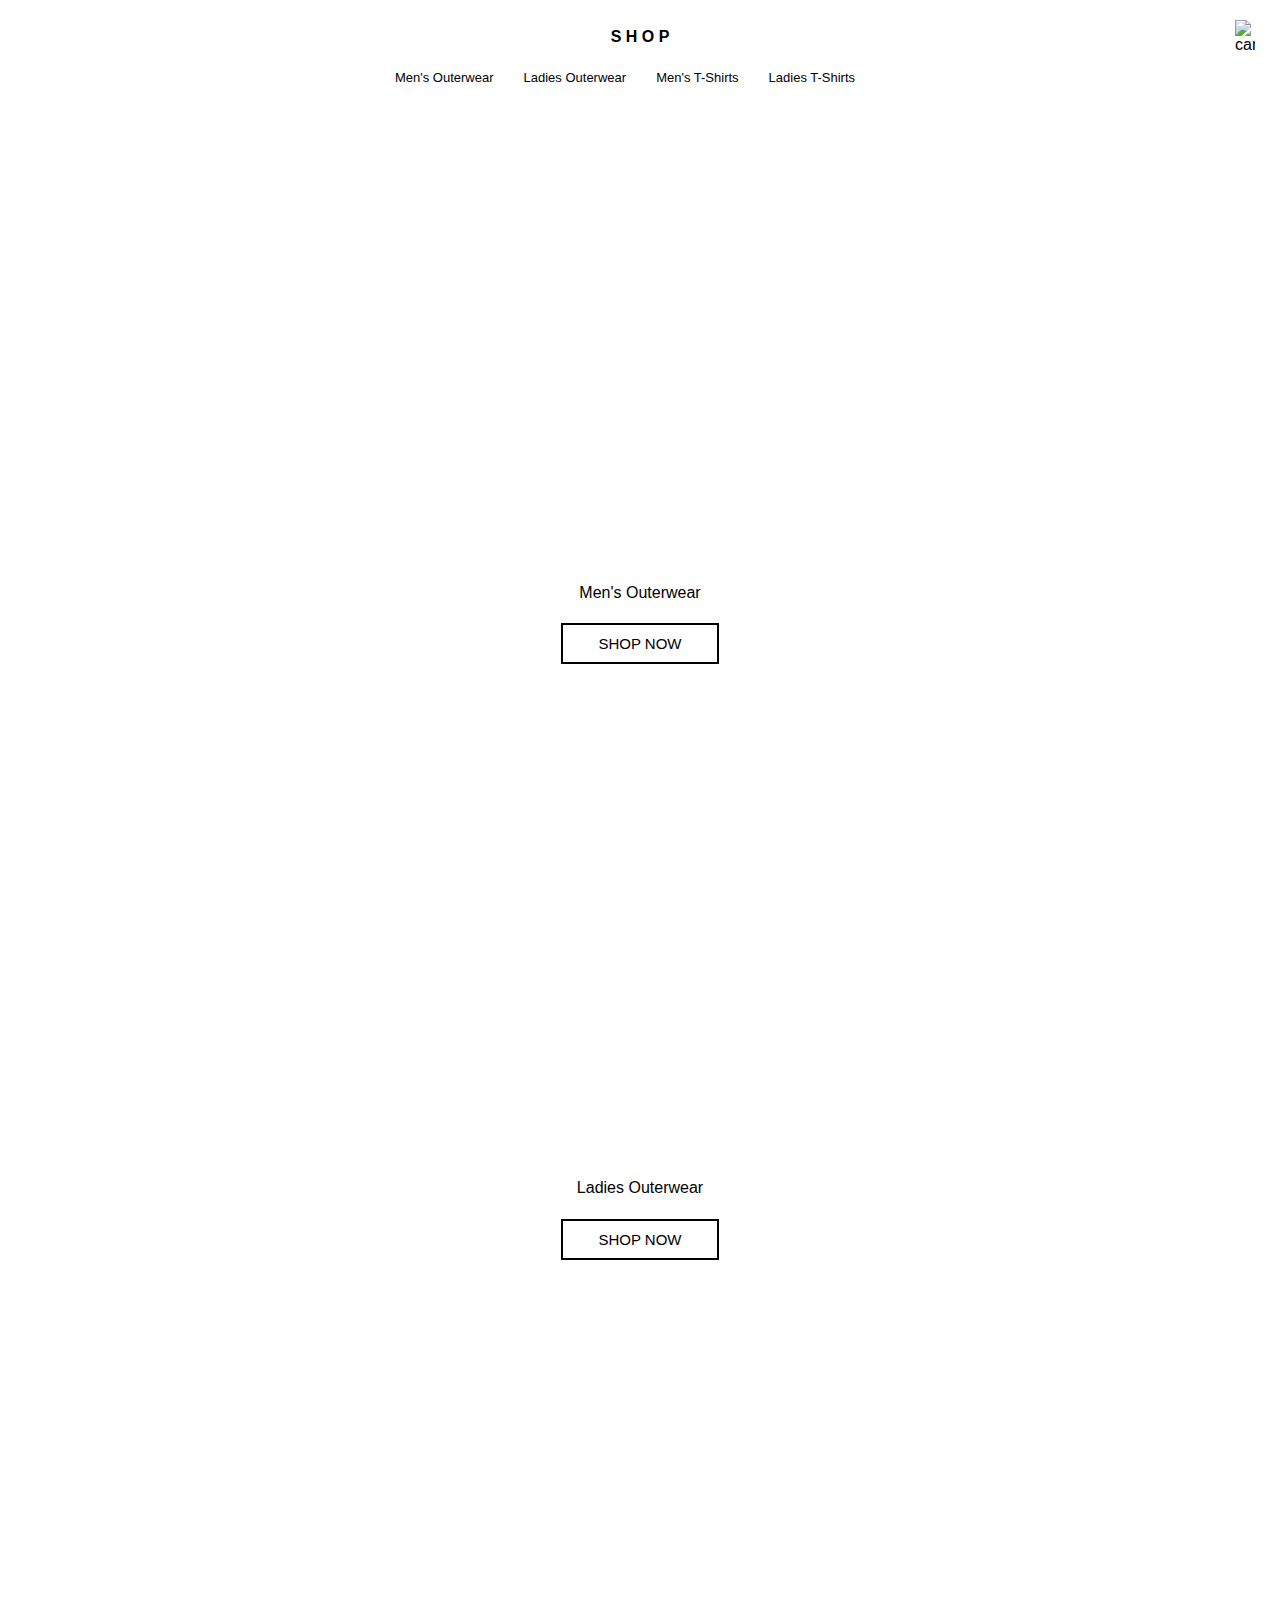
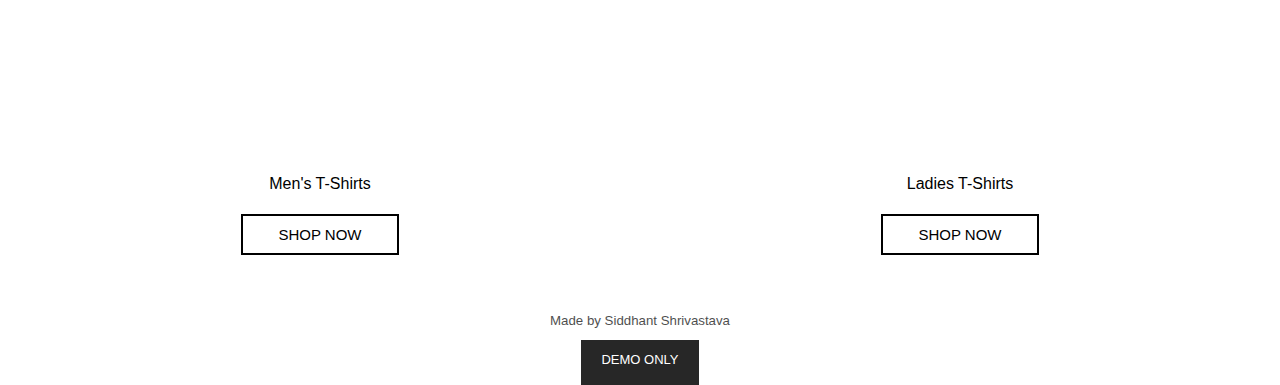
==== index.html @ e525de64 "first commit after menswear page index page" ====
<!DOCTYPE html>
<html lang="en">

<head>
    <meta charset="UTF-8">
    <meta name="viewport" content="width=device-width, initial-scale=1.0">
    <meta http-equiv="X-UA-Compatible" content="ie=edge">
    <link rel="stylesheet" href="style.css">
    <title>Document</title>
</head>

<body>

    <!--header part with navbar-->
    <div class=header>
        <div>
            <h2>
                <a href="/home/dev/shopping-mania/index.html">S H O P</a>
            </h2>
            <a href="#">
                <img src="/home/dev/shopping-mania/image/cart.svg" alt="cart" class="cart-icon">
            </a>
        </div>
        <div class="nav-container">
            <div>
                <a href="/home/dev/shopping-mania/mens-outwear.html">Men's Outerwear</a>
            </div>
            <div>
                <a href="#">Ladies Outerwear</a>
            </div>
            <div>
                <a href="#">Men's T-Shirts</a>
            </div>
            <div>
                <a href="#">Ladies T-Shirts</a>
            </div>
        </div>
    </div>

    <!--home page-->
    <div class="home">
        <div class="mens-wear">
            <div class="profile-pic mens-pic"></div>
            <div class="profile-heading">
                <h4>Men's Outerwear</h4>
            </div>
            <div class="shop-btn">
                <a href="#">SHOP NOW</a>
            </div>
        </div>
        <div class="ladies-wear">
            <div class="profile-pic  lady-pic"></div>
            <div class="profile-heading">
                <h4>Ladies Outerwear</h4>
            </div>
            <div class="shop-btn">
                <a href="#">SHOP NOW</a>
            </div>
        </div>
        <div class="mens-tshirt">
            <div class="profile-pic  mens-tshirt-pic"></div>
            <div class="profile-heading">
                <h4>Men's T-Shirts</h4>
            </div>
            <div class="shop-btn">
                <a href="#">SHOP NOW</a>
            </div>
        </div>
        <div class="ladies-tshrit">
            <div class="profile-pic  ladies-tshirt-pic"></div>
            <div class="profile-heading">
                <h4>Ladies T-Shirts</h4>
            </div>
            <div class="shop-btn">
                <a href="#">SHOP NOW</a>
            </div>
        </div>
    </div>

    <!--footer part-->
    <div class="footer">
        <a href="">
            <h5>Made by Siddhant Shrivastava</h5>
        </a>
        <span>DEMO ONLY</span>
    </div>
</body>

</html>
---- style.css ----
/*---------giving font family for whole document----------*/

body {
    margin: 0px;
}

* {
    font-family: sans-serif;
    text-align: center;
    font-weight: 400;
}

div {
    margin-bottom: 1.1em;
}

/*Removing underline from all anchor tag*/

a {
    text-decoration: none;
    color: black;
}

/*------shop now button-------*/

.shop-btn>a {
    font-size: 15px;
    padding: 10px 35px;
    display: inline-block;
    border: 2px solid black;
}

.shop-btn>a:active {
    background-color: black;
    color: white;
}

/*-----------------Header part CSS start here---------------------------*/

.header {
    position: relative;
}

.header h2>a {
    font-size: medium;
    font-weight: 800;
    margin-top: 1.4em;
}

/*-----giving css to navbar-----*/

.nav-container {
    display: flex;
    justify-content: center;
}

.nav-container>div {
    margin: 0px;
}

.nav-container a {
    color: black;
    font-size: small;
    margin-right: 30px;
}

.nav-container a:active {
    background-color: black;
    opacity: 0.5;
    border-bottom: 1px solid black;
}

/*----Css for cart icon-----*/

.cart-icon {
    position: absolute;
    width: 20px;
    top: 0;
    right: 25px;
}

/*-----CSS for home itmes-----*/

.home {
    display: grid;
    grid-template-columns: repeat(2, 1fr);
}

.mens-wear {
    grid-column: 1/3;
}

.ladies-wear {
    grid-column: 1/3;
}

/*------giving css to profile pic ------*/

.profile-pic {
    height: 51vh;
    background-size: cover;
    background-repeat: no-repeat;
    background-position: center;
}

/*giving background to mens wear*/

.mens-pic {
    background-image: url('/home/dev/shopping-mania/image/mens_outerwear.jpg');
}

/*giving background to ladies wear*/

.lady-pic {
    background-image: url('/home/dev/shopping-mania/image/ladies_outerwear.jpg');
}

.mens-tshirt-pic {
    background-image: url('/home/dev/shopping-mania/image/mens_tshirts.jpg');
}

.ladies-tshirt-pic {
    background-image: url('/home/dev/shopping-mania/image/ladies_tshirts.jpg');
}

/*-----------footer-------------*/

.footer {
    margin: 0%;
}

.footer h5 {
    opacity: 0.7;
}

.footer>span {
    background-color: rgb(39, 39, 39);
    color: white;
    font-size: 13px;
    padding: 12px 20px 18px 20px;
}

/*-----css for mens outerwear------*/

.item-container {
    display: grid;
    grid-template-columns: repeat(2, 1fr);
}

.item-container img {
    max-width: 100%;
}

/*------responsive queries------*/

@media only screen and (min-width: 768px) {
    .item-container {
        grid-template-columns: repeat(3, 1fr);
    }
}
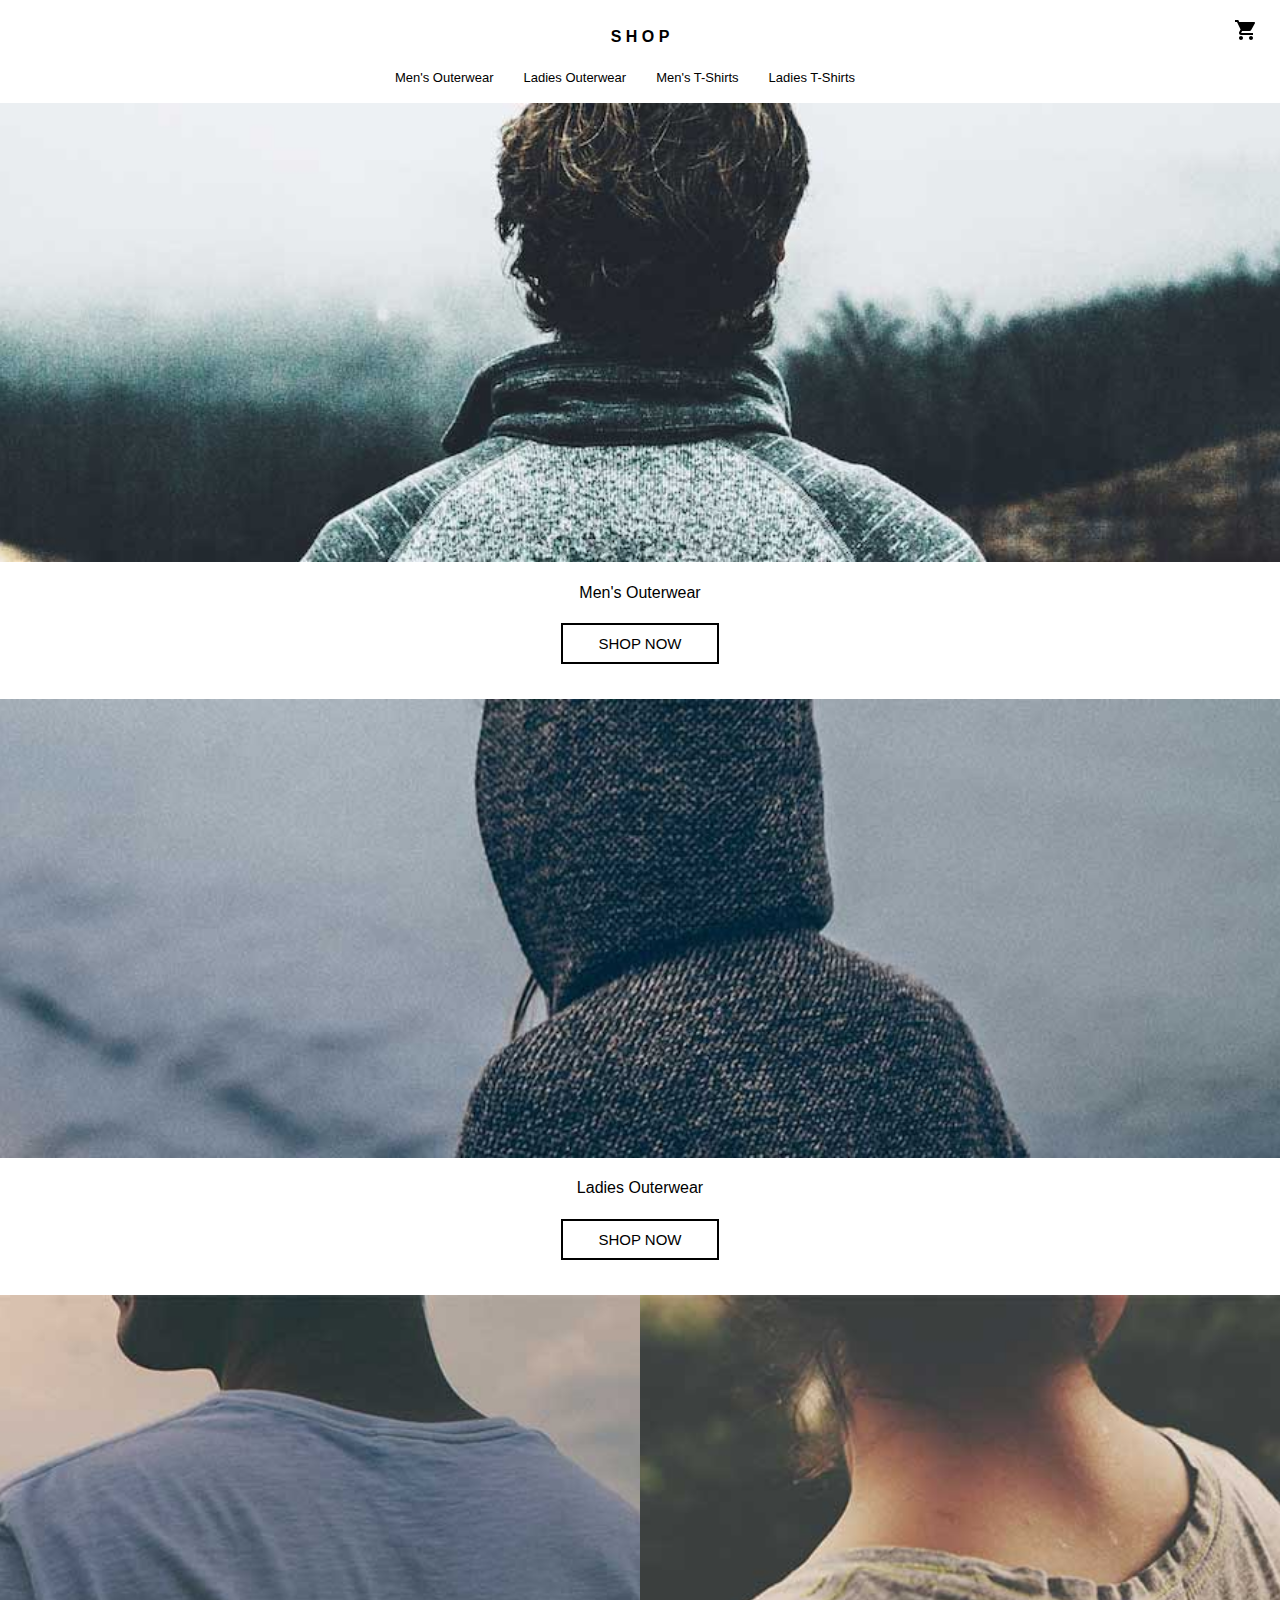
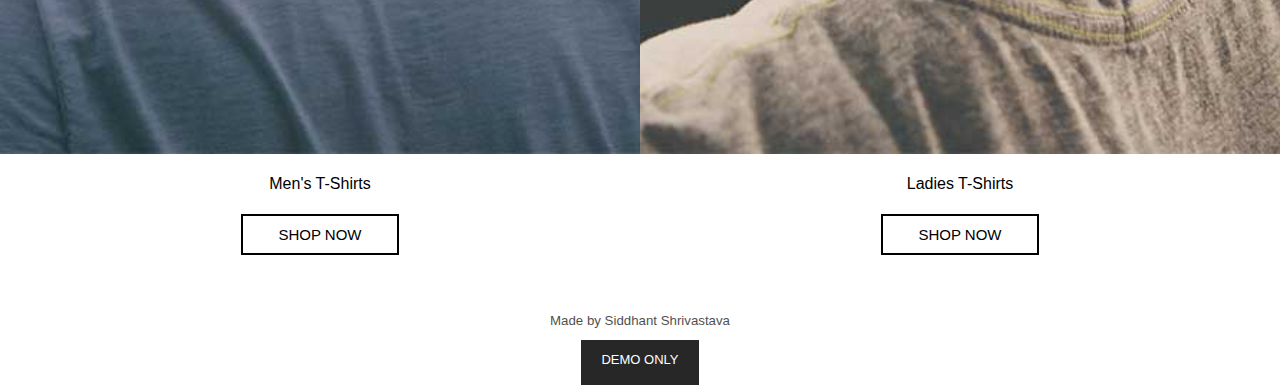
==== commit 09ab4ae1: "html page commit" ====
--- a/index.html
+++ b/index.html
@@ -15,24 +15,24 @@
     <div class=header>
         <div>
             <h2>
-                <a href="/home/dev/shopping-mania/index.html">S H O P</a>
+                <a href="index.html" class="main-heading">S H O P</a>
             </h2>
             <a href="#">
-                <img src="/home/dev/shopping-mania/image/cart.svg" alt="cart" class="cart-icon">
+                <img src="image/cart.svg" alt="cart" class="cart-icon">
             </a>
         </div>
         <div class="nav-container">
             <div>
-                <a href="/home/dev/shopping-mania/mens-outwear.html">Men's Outerwear</a>
+                <a href="mens-outwear.html">Men's Outerwear</a>
             </div>
             <div>
-                <a href="#">Ladies Outerwear</a>
+                <a href="mens-outwear.html">Ladies Outerwear</a>
             </div>
             <div>
-                <a href="#">Men's T-Shirts</a>
+                <a href="mens-outwear.html">Men's T-Shirts</a>
             </div>
             <div>
-                <a href="#">Ladies T-Shirts</a>
+                <a href="mens-outwear.html">Ladies T-Shirts</a>
             </div>
         </div>
     </div>
@@ -45,7 +45,7 @@
                 <h4>Men's Outerwear</h4>
             </div>
             <div class="shop-btn">
-                <a href="#">SHOP NOW</a>
+                <a href="mens-outwear.html">SHOP NOW</a>
             </div>
         </div>
         <div class="ladies-wear">
@@ -54,7 +54,7 @@
                 <h4>Ladies Outerwear</h4>
             </div>
             <div class="shop-btn">
-                <a href="#">SHOP NOW</a>
+                <a href="mens-outwear.html">SHOP NOW</a>
             </div>
         </div>
         <div class="mens-tshirt">
@@ -63,7 +63,7 @@
                 <h4>Men's T-Shirts</h4>
             </div>
             <div class="shop-btn">
-                <a href="#">SHOP NOW</a>
+                <a href="mens-outwear.html">SHOP NOW</a>
             </div>
         </div>
         <div class="ladies-tshrit">
@@ -72,7 +72,7 @@
                 <h4>Ladies T-Shirts</h4>
             </div>
             <div class="shop-btn">
-                <a href="#">SHOP NOW</a>
+                <a href="mens-outwear.html">SHOP NOW</a>
             </div>
         </div>
     </div>
--- a/style.css
+++ b/style.css
@@ -36,12 +36,11 @@
 }
 
 /*-----------------Header part CSS start here---------------------------*/
-
-.header {
+.header{
     position: relative;
 }
-
-.header h2>a {
+/*---page main heading SHOP---*/
+.main-heading {
     font-size: medium;
     font-weight: 800;
     margin-top: 1.4em;
@@ -106,21 +105,21 @@
 /*giving background to mens wear*/
 
 .mens-pic {
-    background-image: url('/home/dev/shopping-mania/image/mens_outerwear.jpg');
+    background-image: url('image/mens_outerwear.jpg');
 }
 
 /*giving background to ladies wear*/
 
 .lady-pic {
-    background-image: url('/home/dev/shopping-mania/image/ladies_outerwear.jpg');
+    background-image: url('image/ladies_outerwear.jpg');
 }
 
 .mens-tshirt-pic {
-    background-image: url('/home/dev/shopping-mania/image/mens_tshirts.jpg');
+    background-image: url('image/mens_tshirts.jpg');
 }
 
 .ladies-tshirt-pic {
-    background-image: url('/home/dev/shopping-mania/image/ladies_tshirts.jpg');
+    background-image: url('image/ladies_tshirts.jpg');
 }
 
 /*-----------footer-------------*/
@@ -157,4 +156,12 @@
     .item-container {
         grid-template-columns: repeat(3, 1fr);
     }
+}
+@media only screen and (max-width:767px){
+    #no-profile{
+        display: none;
+    }
+    .nav-container{
+        display: none;
+    }
 }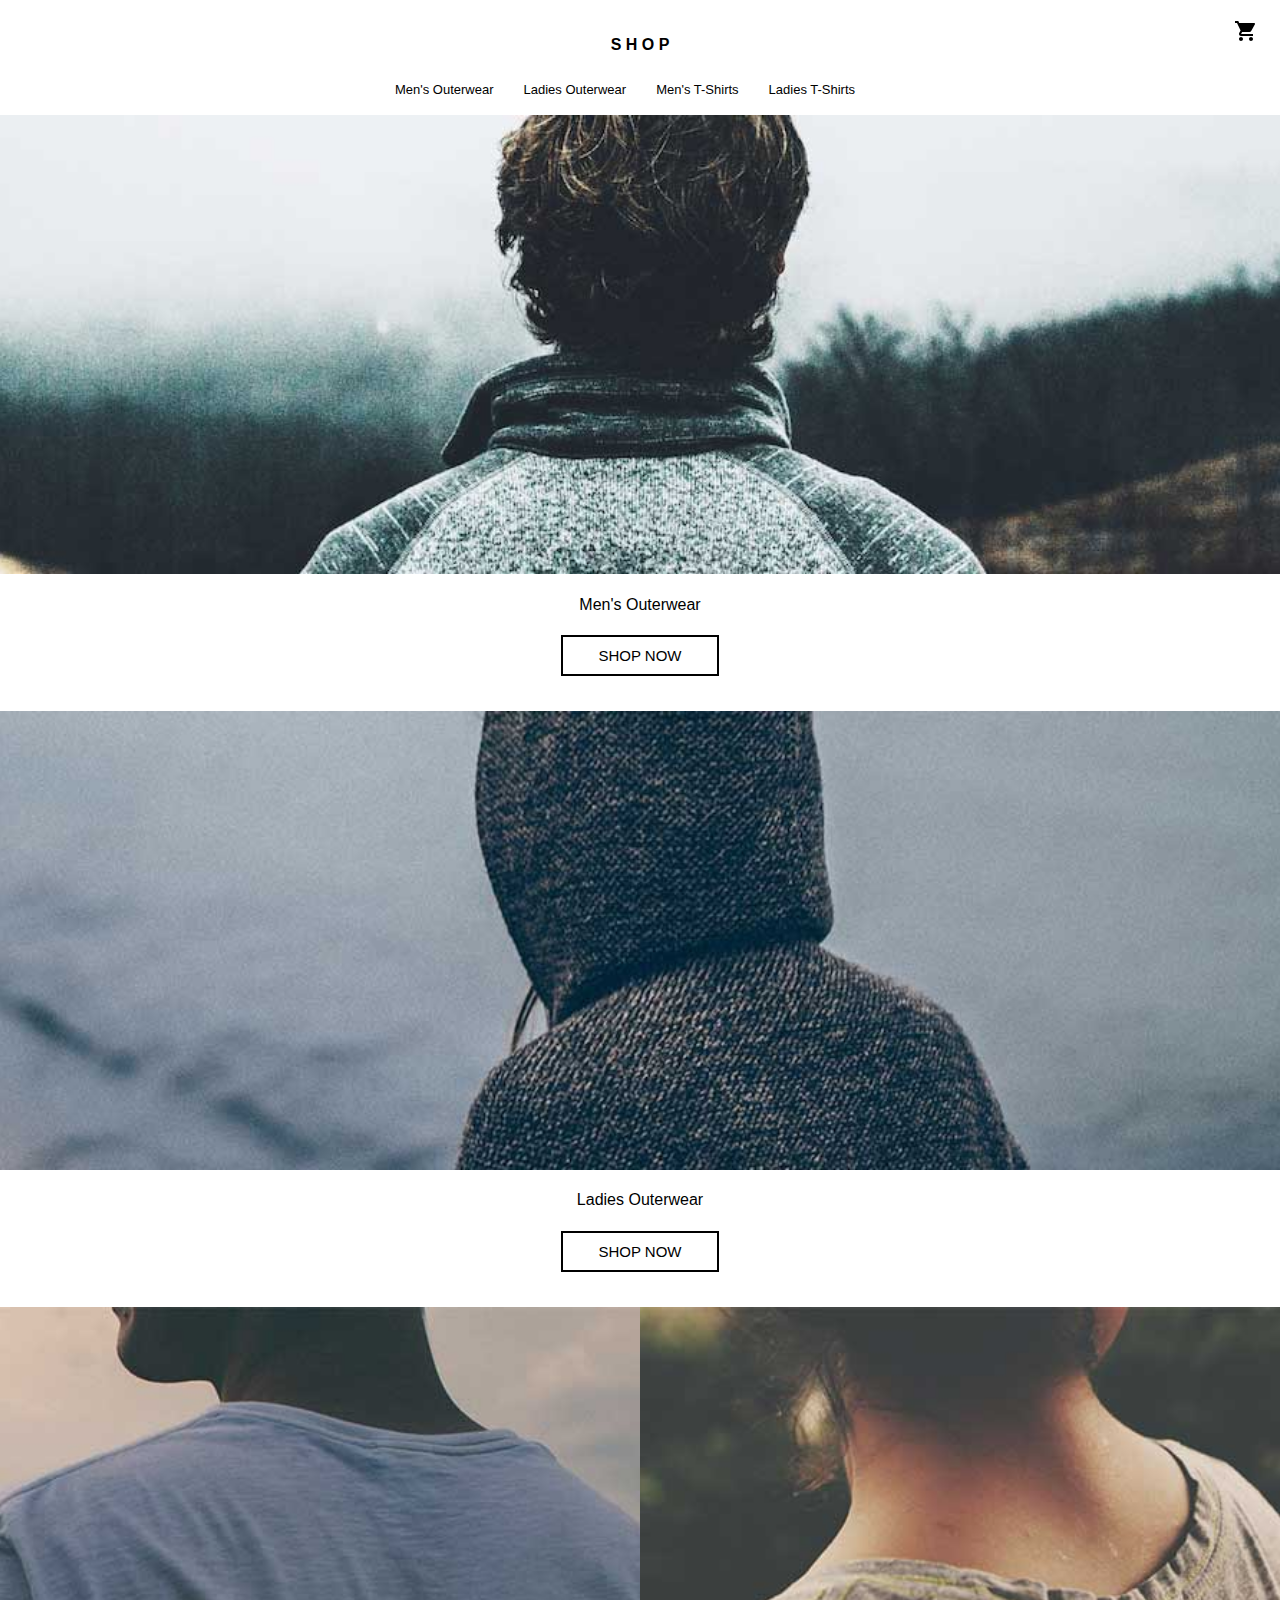
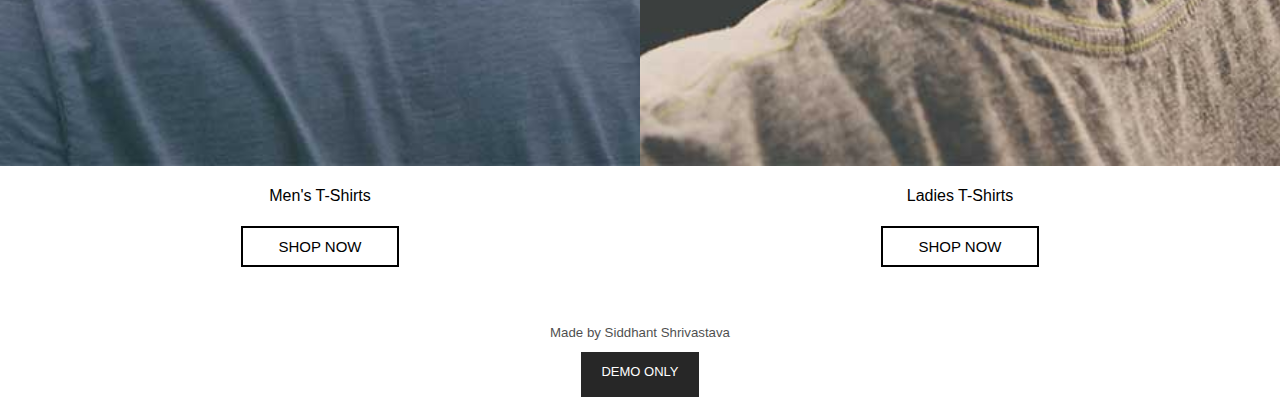
==== commit 296053d5: "last commit" ====
--- a/index.html
+++ b/index.html
@@ -6,17 +6,18 @@
     <meta name="viewport" content="width=device-width, initial-scale=1.0">
     <meta http-equiv="X-UA-Compatible" content="ie=edge">
     <link rel="stylesheet" href="style.css">
+    <link rel="stylesheet" href="common-style.css">
     <title>Document</title>
 </head>
 
 <body>
 
     <!--header part with navbar-->
-    <div class=header>
+    <div class="header align-text-center">
         <div>
-            <h2>
+            <h1>
                 <a href="index.html" class="main-heading">S H O P</a>
-            </h2>
+            </h1>
             <a href="#">
                 <img src="image/cart.svg" alt="cart" class="cart-icon">
             </a>
@@ -41,44 +42,44 @@
     <div class="home">
         <div class="mens-wear">
             <div class="profile-pic mens-pic"></div>
-            <div class="profile-heading">
+            <div class="profile-heading align-text-center">
                 <h4>Men's Outerwear</h4>
             </div>
-            <div class="shop-btn">
+            <div class="shop-btn align-text-center">
                 <a href="mens-outwear.html">SHOP NOW</a>
             </div>
         </div>
         <div class="ladies-wear">
             <div class="profile-pic  lady-pic"></div>
-            <div class="profile-heading">
+            <div class="profile-heading align-text-center">
                 <h4>Ladies Outerwear</h4>
             </div>
-            <div class="shop-btn">
+            <div class="shop-btn align-text-center">
                 <a href="mens-outwear.html">SHOP NOW</a>
             </div>
         </div>
         <div class="mens-tshirt">
             <div class="profile-pic  mens-tshirt-pic"></div>
-            <div class="profile-heading">
+            <div class="profile-heading align-text-center">
                 <h4>Men's T-Shirts</h4>
             </div>
-            <div class="shop-btn">
+            <div class="shop-btn align-text-center">
                 <a href="mens-outwear.html">SHOP NOW</a>
             </div>
         </div>
         <div class="ladies-tshrit">
             <div class="profile-pic  ladies-tshirt-pic"></div>
-            <div class="profile-heading">
+            <div class="profile-heading align-text-center">
                 <h4>Ladies T-Shirts</h4>
             </div>
-            <div class="shop-btn">
+            <div class="shop-btn align-text-center">
                 <a href="mens-outwear.html">SHOP NOW</a>
             </div>
         </div>
     </div>
 
     <!--footer part-->
-    <div class="footer">
+    <div class="footer align-text-center">
         <a href="">
             <h5>Made by Siddhant Shrivastava</h5>
         </a>
--- a/style.css
+++ b/style.css
@@ -1,82 +1,4 @@
-/*---------giving font family for whole document----------*/
 
-body {
-    margin: 0px;
-}
-
-* {
-    font-family: sans-serif;
-    text-align: center;
-    font-weight: 400;
-}
-
-div {
-    margin-bottom: 1.1em;
-}
-
-/*Removing underline from all anchor tag*/
-
-a {
-    text-decoration: none;
-    color: black;
-}
-
-/*------shop now button-------*/
-
-.shop-btn>a {
-    font-size: 15px;
-    padding: 10px 35px;
-    display: inline-block;
-    border: 2px solid black;
-}
-
-.shop-btn>a:active {
-    background-color: black;
-    color: white;
-}
-
-/*-----------------Header part CSS start here---------------------------*/
-.header{
-    position: relative;
-}
-/*---page main heading SHOP---*/
-.main-heading {
-    font-size: medium;
-    font-weight: 800;
-    margin-top: 1.4em;
-}
-
-/*-----giving css to navbar-----*/
-
-.nav-container {
-    display: flex;
-    justify-content: center;
-}
-
-.nav-container>div {
-    margin: 0px;
-}
-
-.nav-container a {
-    color: black;
-    font-size: small;
-    margin-right: 30px;
-}
-
-.nav-container a:active {
-    background-color: black;
-    opacity: 0.5;
-    border-bottom: 1px solid black;
-}
-
-/*----Css for cart icon-----*/
-
-.cart-icon {
-    position: absolute;
-    width: 20px;
-    top: 0;
-    right: 25px;
-}
 
 /*-----CSS for home itmes-----*/
 
@@ -93,6 +15,111 @@
     grid-column: 1/3;
 }
 
+/*------add to cart page-----*/
+
+.addtocart {
+    display: flex;
+    justify-content: center;
+}
+
+.addtocart img {
+    width: 600px;
+    max-width: 100%;
+}
+
+.select-box {
+    width: 100%;
+    appearance: none;
+    padding: 10px 24px;
+    border: none;
+    background-color: transparent;
+    border-radius: 0;
+    font-size: 1em;
+    font-weight: 300;
+    border-bottom: 1px solid rgb(187, 187, 187);
+    border-top: 1px solid rgb(187, 187, 187);
+    margin: 0;
+}
+
+.details {
+    margin: 64px 32px;
+    width: 50%;
+    max-width: 400px;
+}
+
+.textsize {
+    font-size: 13px;
+}
+
+/*--------checkout page--------*/
+
+.checkout-details {
+    display: grid;
+    grid-template-columns: repeat(8, 1fr);
+    margin: 40px 0px;
+    justify-items: center;
+    align-items: center;
+}
+
+.checkout-details div {
+    display: inline-block;
+    margin: 0px 30px;
+}
+
+.checkout-top {
+    margin-top: 82px;
+}
+
+.cross-icon {
+    width: 10px;
+    height: 10px;
+}
+
+.text-wrapper {
+    display: inline-block;
+    max-width: 100%;
+    text-decoration: none;
+    white-space: nowrap;
+    overflow: hidden;
+    text-overflow: ellipsis
+}
+
+.checkout-img {
+    width: 75px;
+    height: 90px;
+}
+
+.align-text-right {
+    text-align: right;
+    margin-right: 25%;
+}
+
+/*------place-order-------*/
+
+.form-align {
+    padding: 0px 20px 20px 20px;
+}
+
+.display-inline {
+    display: inline;
+}
+.select-box2{
+    width: 100%;
+    appearance: none;
+    padding: 10px 24px;
+    border: none;
+    background-color: transparent;
+    border-radius: 0;
+    font-size: 1em;
+    font-weight: 300;
+    border-bottom: 1px solid rgb(187, 187, 187);
+    margin: 0;
+}
+input{
+    border:none;
+    border-bottom: 1px solid grey;
+    width: 100%;
+}
 /*------giving css to profile pic ------*/
 
 .profile-pic {
@@ -150,18 +177,3 @@
     max-width: 100%;
 }
 
-/*------responsive queries------*/
-
-@media only screen and (min-width: 768px) {
-    .item-container {
-        grid-template-columns: repeat(3, 1fr);
-    }
-}
-@media only screen and (max-width:767px){
-    #no-profile{
-        display: none;
-    }
-    .nav-container{
-        display: none;
-    }
-}--- a/common-style.css
+++ b/common-style.css
@@ -0,0 +1,138 @@
+/*---------giving font family for whole document----------*/
+
+body {
+    margin: 0;
+}
+
+* {
+    font-family: 'Roboto', 'Noto', sans-serif;
+    font-weight: 400;
+}
+
+div {
+    margin-bottom: 1.1em;
+}
+
+.align-text-center {
+    text-align: center;
+}
+
+.highlight-txt {
+    opacity: .7;
+}
+
+.sub-headings {
+    font-size: 13px;
+    font-weight: 568;
+}
+
+/*Removing underline from all anchor tag*/
+
+a {
+    text-decoration: none;
+    color: black;
+}
+
+/*------shop now button-------*/
+
+.shop-btn>a {
+    font-size: 15px;
+    padding: 10px 35px;
+    display: inline-block;
+    border: 2px solid black;
+}
+
+.shop-btn>a:active {
+    background-color: black;
+    color: white;
+}
+/*-----------------Header part CSS start here---------------------------*/
+
+.header {
+    position: relative;
+}
+
+/*---page main heading SHOP---*/
+
+.main-heading {
+    font-size: medium;
+    font-weight: 800;
+    margin-top: 1.4em;
+}
+
+/*-----giving css to navbar-----*/
+
+.nav-container {
+    display: flex;
+    justify-content: center;
+}
+
+.nav-container>div {
+    margin: 0px;
+}
+
+.nav-container a {
+    color: black;
+    font-size: small;
+    margin-right: 30px;
+}
+
+.nav-container a:active {
+    background-color: black;
+    opacity: 0.5;
+    border-bottom: 1px solid black;
+}
+
+/*----Css for cart icon-----*/
+
+.cart-icon {
+    position: absolute;
+    width: 20px;
+    top: 0;
+    right: 25px;
+}
+
+/*------responsive queries------*/
+
+@media only screen and (min-width: 768px) {
+    .item-container {
+        grid-template-columns: repeat(3, 1fr);
+    }
+}
+
+@media only screen and (max-width:767px) {
+    #no-profile {
+        display: none;
+    }
+    .nav-container {
+        display: none;
+    }
+    .addtocart {
+        flex-direction: column;
+    }
+    .details {
+        margin: 20px 0px 60px 0px;
+        padding: 0px;
+        width: 600px;
+        max-width: 100%;
+    }
+    .details-padding {
+        padding: 0px 20px;
+    }
+    .display-none {
+        display: none;
+    }
+    .add-btn>a {
+        color: white;
+        position: fixed;
+        bottom: 0;
+        left: 0;
+        right: 0;
+        padding: 20px 0px;
+        border: none;
+        background-color: rgb(12, 12, 75);
+        text-align: center;
+        width: 100%;
+        font-size: 15px;
+    }
+}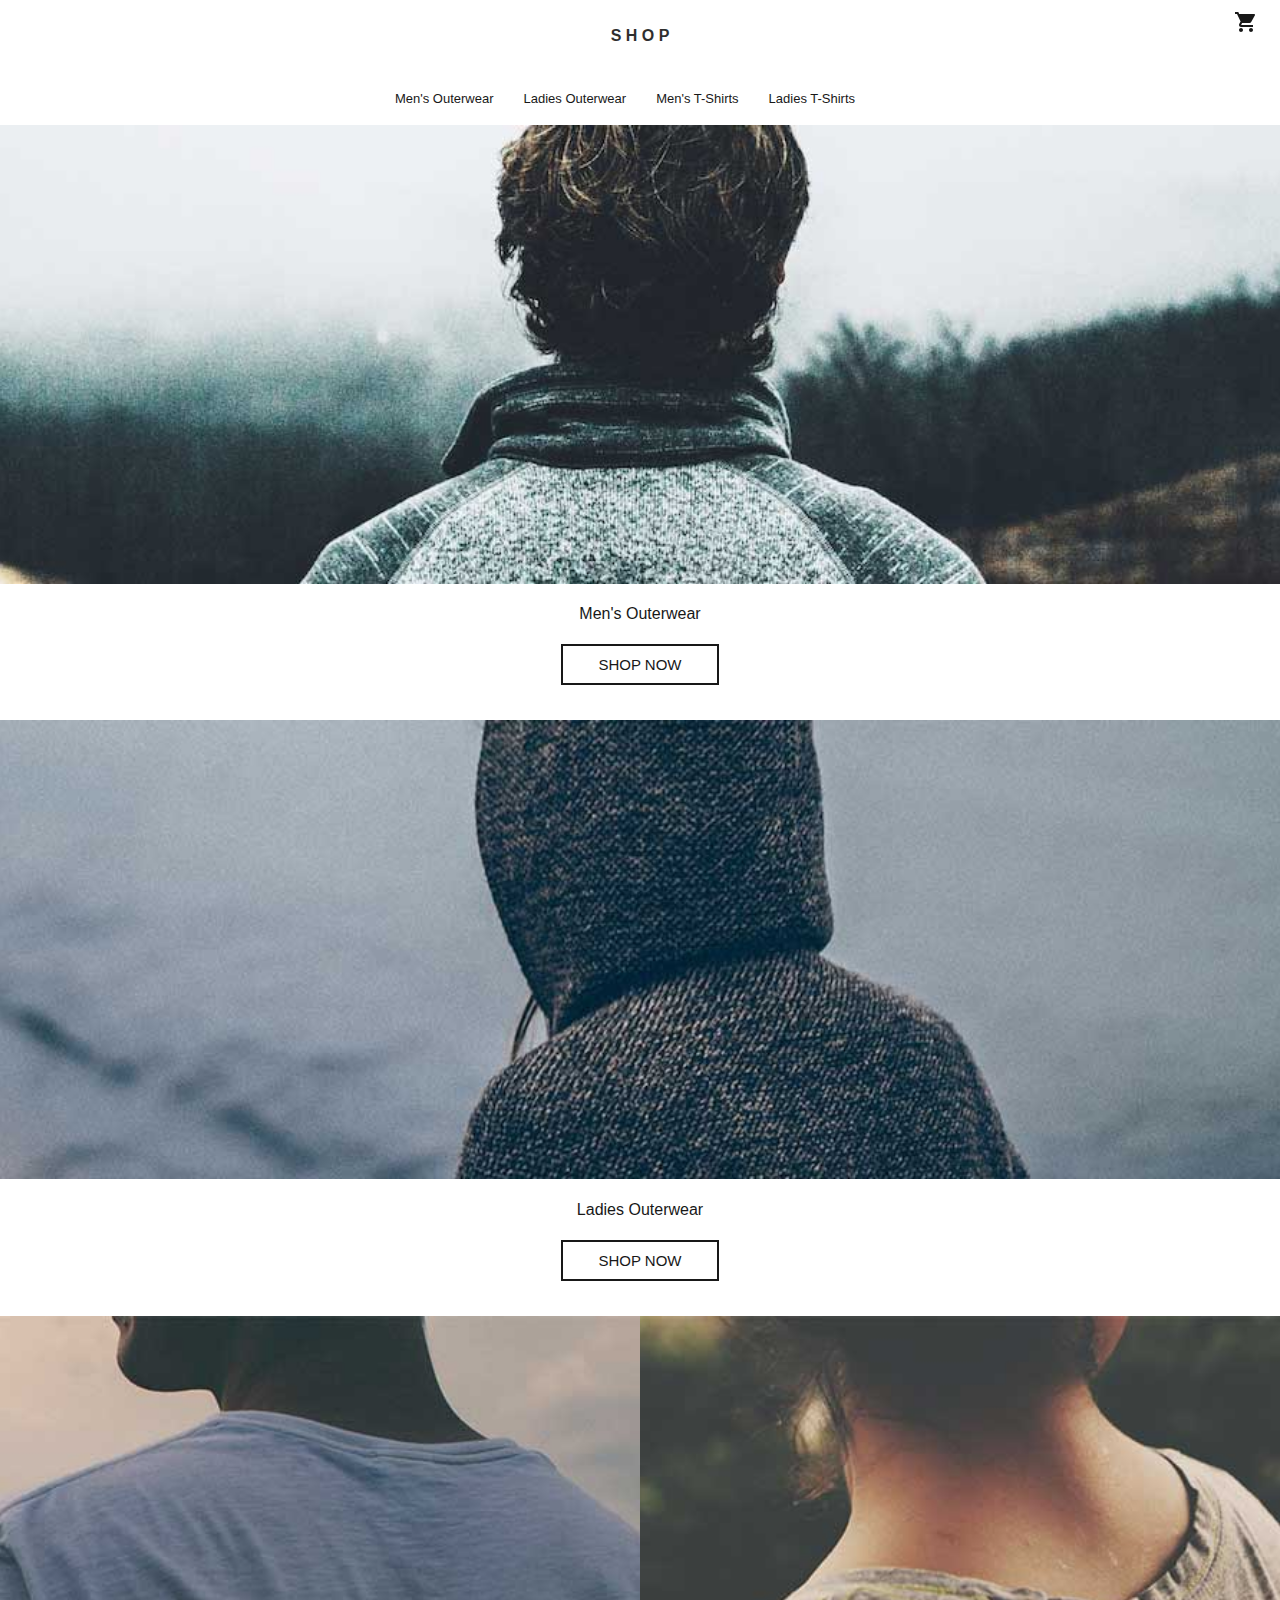
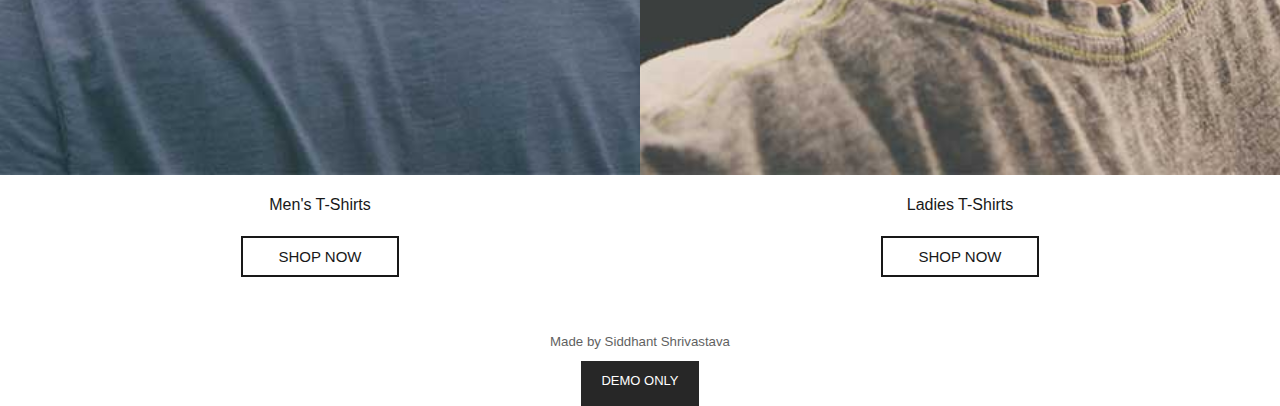
==== commit 0e0baa42: "last commit" ====
--- a/index.html
+++ b/index.html
@@ -6,7 +6,6 @@
     <meta name="viewport" content="width=device-width, initial-scale=1.0">
     <meta http-equiv="X-UA-Compatible" content="ie=edge">
     <link rel="stylesheet" href="style.css">
-    <link rel="stylesheet" href="common-style.css">
     <title>Document</title>
 </head>
 
@@ -18,7 +17,7 @@
             <h1>
                 <a href="index.html" class="main-heading">S H O P</a>
             </h1>
-            <a href="#">
+            <a href="checkout.html">
                 <img src="image/cart.svg" alt="cart" class="cart-icon">
             </a>
         </div>
--- a/style.css
+++ b/style.css
@@ -1,4 +1,102 @@
-
+/*---------giving font family for whole document----------*/
+
+body {
+    margin: 0;
+}
+
+* {
+    font-family: 'Roboto', 'Noto', sans-serif;
+    font-weight: 400;
+    
+}
+p,h1,h2,h3,h4,h5,h6,a{
+    opacity: 0.9;
+}
+
+div {
+    margin-bottom: 1.1em;
+}
+
+.align-text-center {
+    text-align: center;
+}
+
+.highlight-txt {
+    opacity: .7;
+}
+
+.sub-headings {
+    font-size: 13px;
+    font-weight: 568;
+}
+
+/*Removing underline from all anchor tag*/
+
+a {
+    text-decoration: none;
+    color: black;
+}
+
+/*------shop now button-------*/
+
+.shop-btn>a {
+    font-size: 15px;
+    padding: 10px 35px;
+    display: inline-block;
+    border: 2px solid black;
+}
+
+.shop-btn>a:active {
+    background-color: black;
+    color: white;
+}
+
+/*-----------------Header part CSS start here---------------------------*/
+
+.header {
+    position: relative;
+}
+.header h1{
+    margin: 12px 0px 40px 0px;
+}
+/*---page main heading SHOP---*/
+
+.main-heading {
+    font-size: medium;
+    font-weight: 800;
+}
+
+/*-----giving css to navbar-----*/
+
+.nav-container {
+    display: flex;
+    justify-content: center;
+}
+
+.nav-container>div {
+    margin: 0px;
+}
+
+.nav-container a {
+    color: black;
+    font-size: small;
+    margin-right: 30px;
+}
+
+.nav-container a:active {
+    background-color: black;
+    opacity: 0.5;
+    border-bottom: 1px solid black;
+}
+
+/*----Css for cart icon-----*/
+
+.cart-icon {
+    position: absolute;
+    width: 20px;
+    top: 0;
+    right: 25px;
+}
 
 /*-----CSS for home itmes-----*/
 
@@ -103,7 +201,8 @@
 .display-inline {
     display: inline;
 }
-.select-box2{
+
+.select-box2 {
     width: 100%;
     appearance: none;
     padding: 10px 24px;
@@ -115,11 +214,13 @@
     border-bottom: 1px solid rgb(187, 187, 187);
     margin: 0;
 }
-input{
-    border:none;
+
+input {
+    border: none;
     border-bottom: 1px solid grey;
     width: 100%;
 }
+
 /*------giving css to profile pic ------*/
 
 .profile-pic {
@@ -170,10 +271,64 @@
 
 .item-container {
     display: grid;
-    grid-template-columns: repeat(2, 1fr);
+    grid-template-columns: repeat(1, 1fr);
 }
 
 .item-container img {
     max-width: 100%;
 }
 
+/*------responsive queries------*/
+
+@media only screen and (min-width:360px) and (max-width:767px) {
+    .item-container {
+        grid-template-columns: repeat(2, 1fr);
+    }
+}
+
+@media only screen and (min-width: 768px) {
+    .item-container {
+        grid-template-columns: repeat(3, 1fr);
+    }
+}
+
+@media only screen and (max-width:767px) {
+    #no-profile {
+        display: none;
+    }
+    .header h1{
+        margin: 12px 0px 12px 0px;
+    }
+    .nav-container {
+        display: none;
+    }
+    .addtocart {
+        flex-direction: column;
+    }
+    .details {
+        margin: 20px 0px 60px 0px;
+        padding: 0px;
+        width: 600px;
+        max-width: 100%;
+    }
+    .details-padding {
+        padding: 0px 20px;
+    }
+    .display-none {
+        display: none;
+    }
+    .add-btn>a {
+        opacity: 1;
+        color: white;
+        position: fixed;
+        bottom: 0;
+        left: 0;
+        right: 0;
+        padding: 25px 0px;
+        border: none;
+        background-color: #000044;
+        text-align: center;
+        width: 100%;
+        font-size: 15px;
+    }
+}